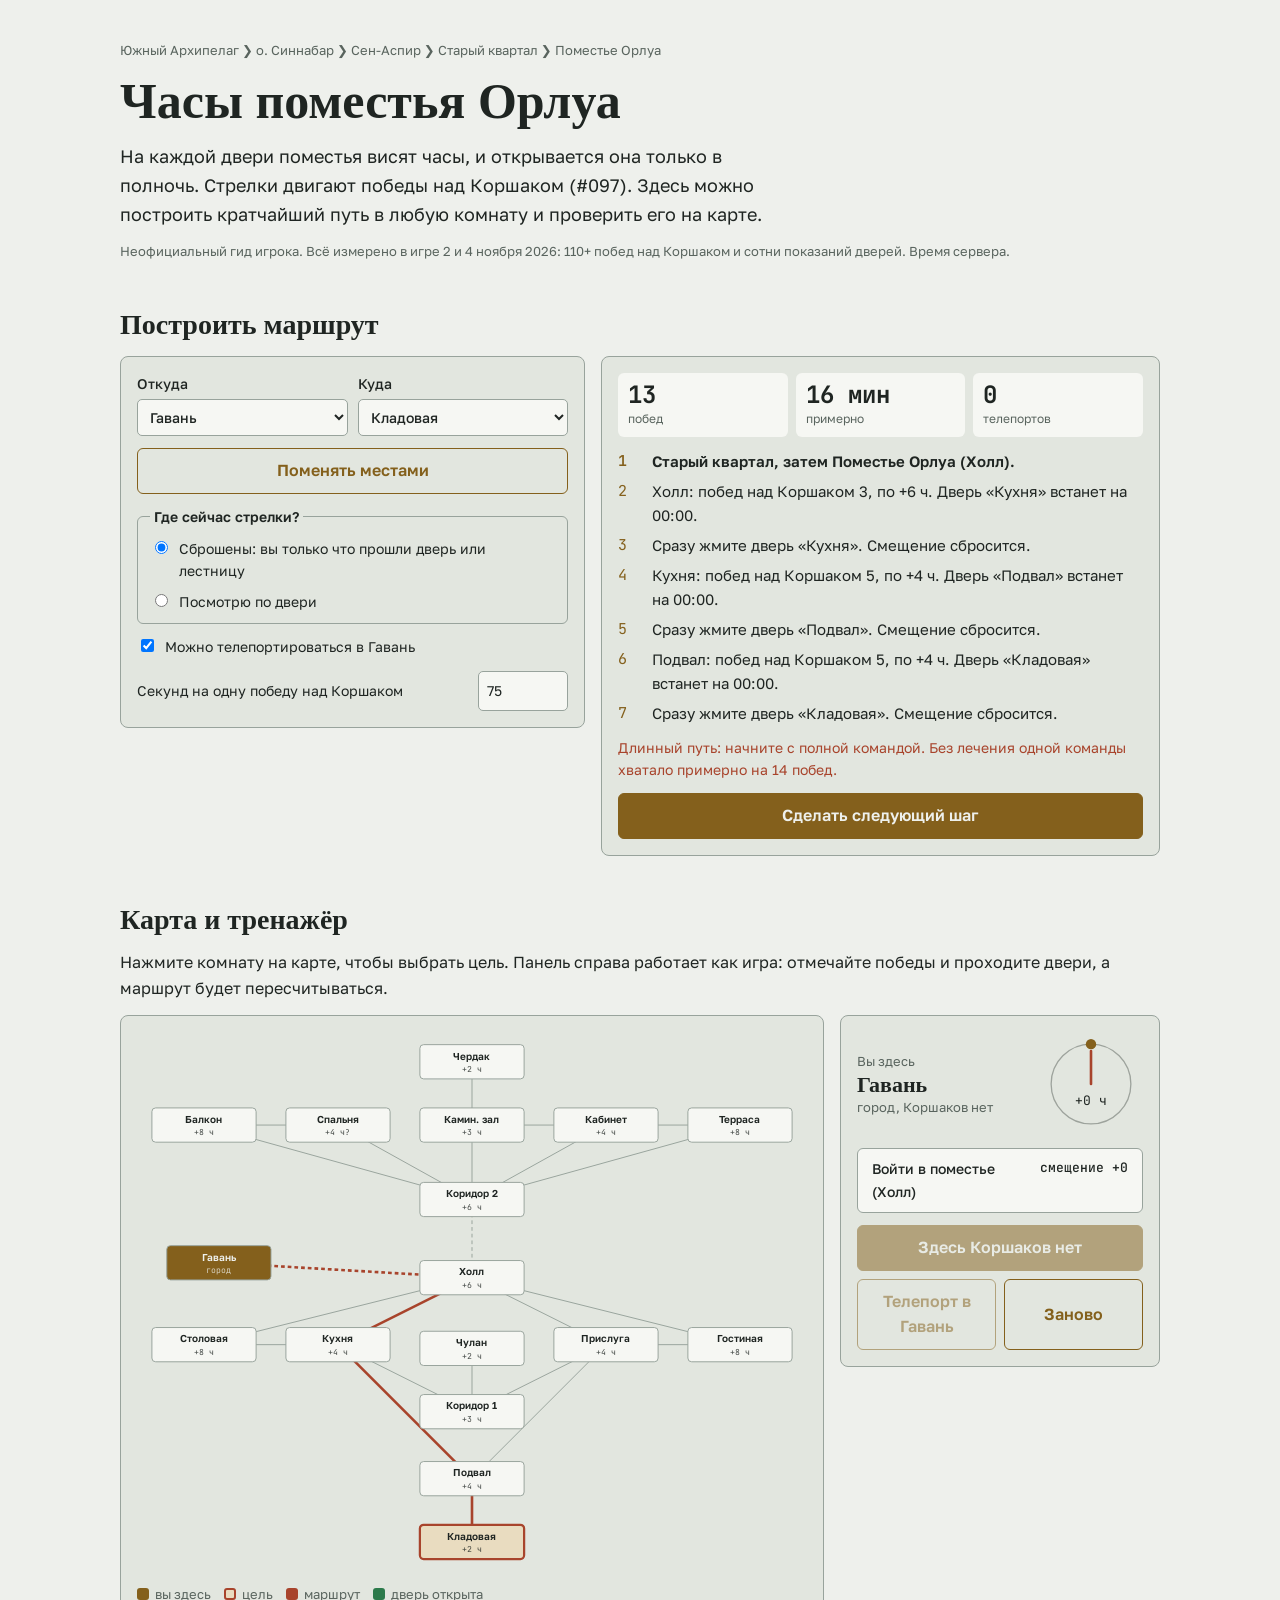
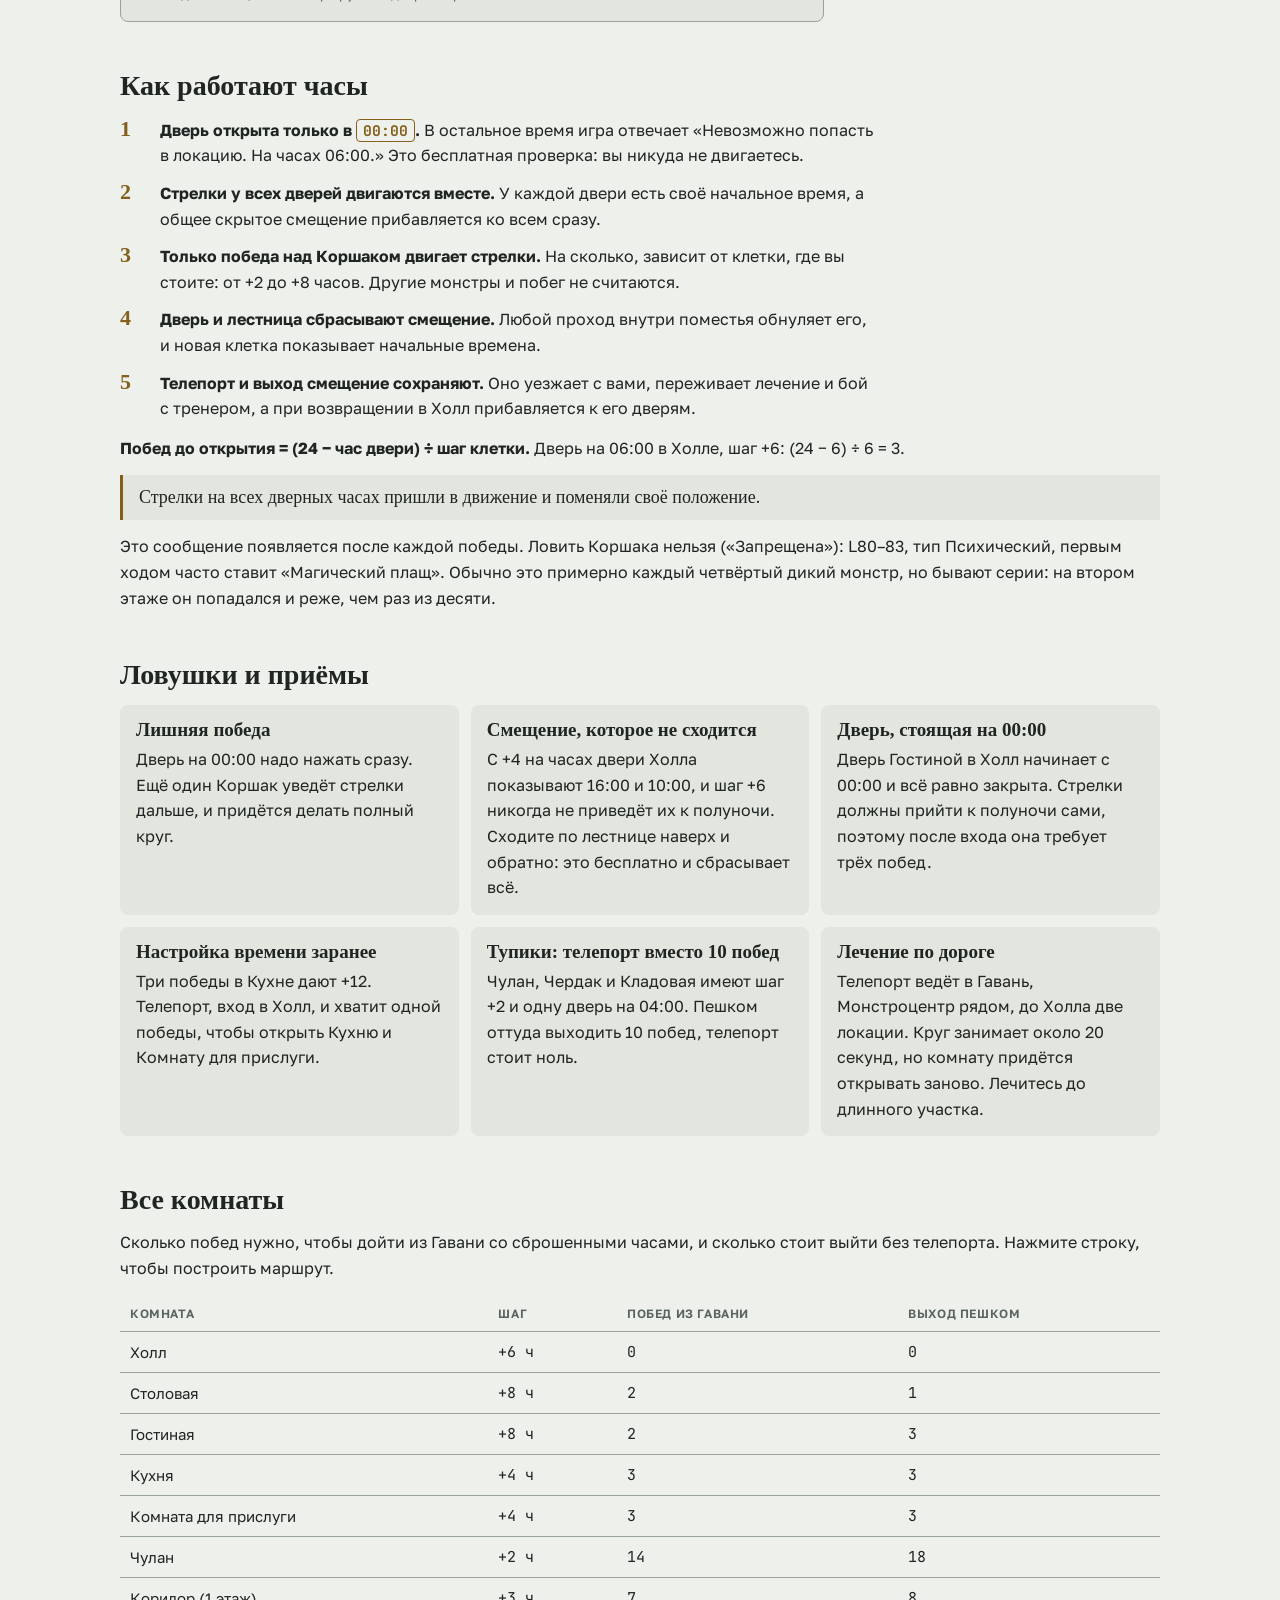
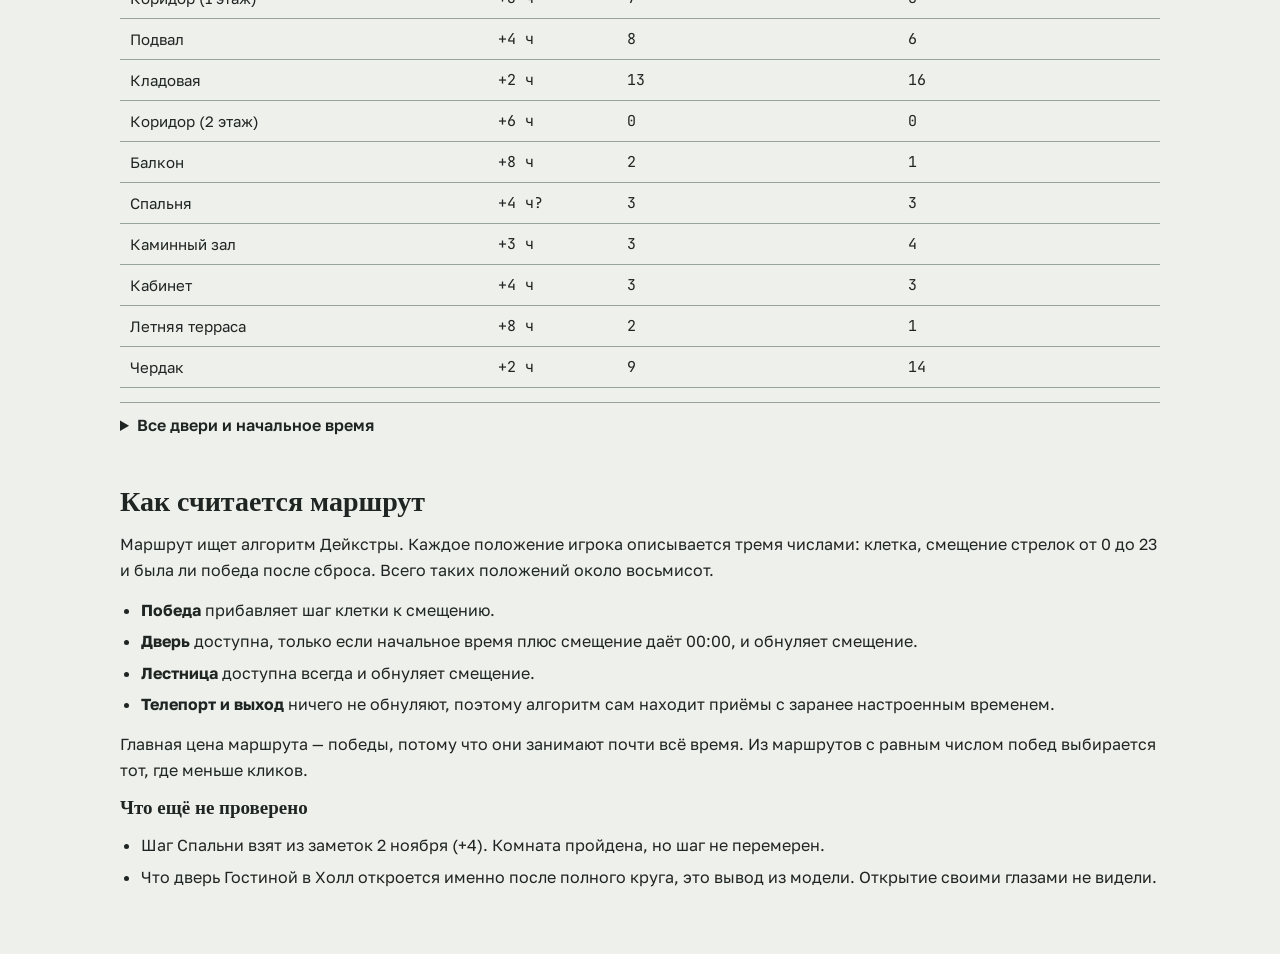
==== index.html @ 7a8e7bc7 "Russian interactive guide to the Orlua manor clocks" ====
<!doctype html>
<html lang="ru">
<head>
<meta charset="utf-8">
<meta name="viewport" content="width=device-width,initial-scale=1">
<title>Часы поместья Орлуа — интерактивный гид</title>
<meta name="description" content="Как работают дверные часы поместья Орлуа в Лиге-17: планировщик кратчайшего пути, карта и тренажёр.">
<link rel="preconnect" href="https://fonts.googleapis.com">
<link rel="preconnect" href="https://fonts.gstatic.com" crossorigin>
<link rel="stylesheet" href="https://fonts.googleapis.com/css2?family=Old+Standard+TT:wght@400;700&family=Golos+Text:wght@400;500;600&family=JetBrains+Mono:wght@500&display=swap">
<link rel="stylesheet" href="style.css">
</head>
<body>
<main>
  <header class="head">
    <div class="crumb">Южный Архипелаг ❯ о. Синнабар ❯ Сен-Аспир ❯ Старый квартал ❯ Поместье Орлуа</div>
    <h1>Часы поместья Орлуа</h1>
    <p class="lede">На каждой двери поместья висят часы, и открывается она только в полночь. Стрелки двигают победы над Коршаком (#097). Здесь можно построить кратчайший путь в любую комнату и проверить его на карте.</p>
    <p class="meta">Неофициальный гид игрока. Всё измерено в игре 2 и 4 ноября 2026: 110+ побед над Коршаком и сотни показаний дверей. Время сервера.</p>
  </header>

  <section id="plan">
    <h2>Построить маршрут</h2>
    <div class="planner">
      <form id="form" class="panel" autocomplete="off">
        <div class="row two">
          <label>Откуда<select id="from"></select></label>
          <label>Куда<select id="to"></select></label>
        </div>
        <button type="button" id="swap" class="ghost">Поменять местами</button>

        <fieldset>
          <legend>Где сейчас стрелки?</legend>
          <label class="check"><input type="radio" name="clock" value="zero" checked> Сброшены: вы только что прошли дверь или лестницу</label>
          <label class="check"><input type="radio" name="clock" value="door"> Посмотрю по двери</label>
          <div id="helper" class="helper" hidden>
            <p>Нажмите в игре любую закрытую дверь. Игра ответит «На часах 16:00» и никуда вас не переместит. Укажите эту дверь и время:</p>
            <div class="row two">
              <label>Дверь<select id="hDoor"></select></label>
              <label>На часах<select id="hHour"></select></label>
            </div>
            <p id="hOut" class="note"></p>
          </div>
        </fieldset>

        <label class="check"><input type="checkbox" id="tp" checked> Можно телепортироваться в Гавань</label>
        <label class="inline">Секунд на одну победу над Коршаком
          <input type="number" id="sec" min="10" max="600" step="5" value="75"></label>
      </form>

      <div class="panel result" aria-live="polite">
        <div class="totals">
          <div><b id="tKills">0</b><span>побед</span></div>
          <div><b id="tTime">0</b><span>примерно</span></div>
          <div><b id="tTp">0</b><span>телепортов</span></div>
        </div>
        <ol id="steps" class="steps"></ol>
        <p id="warn" class="warn" hidden></p>
        <button type="button" id="next" class="primary">Сделать следующий шаг</button>
      </div>
    </div>
  </section>

  <section id="map">
    <h2>Карта и тренажёр</h2>
    <p>Нажмите комнату на карте, чтобы выбрать цель. Панель справа работает как игра: отмечайте победы и проходите двери, а маршрут будет пересчитываться.</p>
    <div class="board">
      <figure class="panel mapbox">
        <div class="scroll"><svg id="svg" viewBox="0 0 900 730" role="img" aria-label="Карта поместья: комнаты, двери и текущий маршрут"></svg></div>
        <figcaption><span class="key k-here"></span> вы здесь <span class="key k-goal"></span> цель <span class="key k-route"></span> маршрут <span class="key k-open"></span> дверь открыта</figcaption>
      </figure>
      <div class="panel sim">
        <div class="here"><div><span class="lab">Вы здесь</span><b id="sName"></b><span id="sStep" class="sub"></span></div><svg id="dial" viewBox="0 0 120 120" role="img" aria-label="Смещение стрелок"></svg></div>
        <ul id="doors" class="doors"></ul>
        <div class="acts">
          <button type="button" id="kill" class="primary">Коршак повержен</button>
          <button type="button" id="tele" class="ghost">Телепорт в Гавань</button>
          <button type="button" id="reset" class="ghost">Заново</button>
        </div>
      </div>
    </div>
  </section>

  <section id="rules">
    <h2>Как работают часы</h2>
    <ol class="rules">
      <li><span><strong>Дверь открыта только в <span class="clock open">00:00</span>.</strong> В остальное время игра отвечает «Невозможно попасть в локацию. На часах 06:00.» Это бесплатная проверка: вы никуда не двигаетесь.</span></li>
      <li><span><strong>Стрелки у всех дверей двигаются вместе.</strong> У каждой двери есть своё начальное время, а общее скрытое смещение прибавляется ко всем сразу.</span></li>
      <li><span><strong>Только победа над Коршаком двигает стрелки.</strong> На сколько, зависит от клетки, где вы стоите: от +2 до +8 часов. Другие монстры и побег не считаются.</span></li>
      <li><span><strong>Дверь и лестница сбрасывают смещение.</strong> Любой проход внутри поместья обнуляет его, и новая клетка показывает начальные времена.</span></li>
      <li><span><strong>Телепорт и выход смещение сохраняют.</strong> Оно уезжает с вами, переживает лечение и бой с тренером, а при возвращении в Холл прибавляется к его дверям.</span></li>
    </ol>
    <p class="formula"><b>Побед до открытия = (24 − час двери) ÷ шаг клетки.</b> Дверь на 06:00 в Холле, шаг +6: (24 − 6) ÷ 6 = 3.</p>
    <blockquote>Стрелки на всех дверных часах пришли в движение и поменяли своё положение.</blockquote>
    <p>Это сообщение появляется после каждой победы. Ловить Коршака нельзя («Запрещена»): L80–83, тип Психический, первым ходом часто ставит «Магический плащ». Обычно это примерно каждый четвёртый дикий монстр, но бывают серии: на втором этаже он попадался и реже, чем раз из десяти.</p>
  </section>

  <section id="traps">
    <h2>Ловушки и приёмы</h2>
    <div class="cards">
      <article><h3>Лишняя победа</h3><p>Дверь на 00:00 надо нажать сразу. Ещё один Коршак уведёт стрелки дальше, и придётся делать полный круг.</p></article>
      <article><h3>Смещение, которое не сходится</h3><p>С +4 на часах двери Холла показывают 16:00 и 10:00, и шаг +6 никогда не приведёт их к полуночи. Сходите по лестнице наверх и обратно: это бесплатно и сбрасывает всё.</p></article>
      <article><h3>Дверь, стоящая на 00:00</h3><p>Дверь Гостиной в Холл начинает с 00:00 и всё равно закрыта. Стрелки должны прийти к полуночи сами, поэтому после входа она требует трёх побед.</p></article>
      <article><h3>Настройка времени заранее</h3><p>Три победы в Кухне дают +12. Телепорт, вход в Холл, и хватит одной победы, чтобы открыть Кухню и Комнату для прислуги.</p></article>
      <article><h3>Тупики: телепорт вместо 10 побед</h3><p>Чулан, Чердак и Кладовая имеют шаг +2 и одну дверь на 04:00. Пешком оттуда выходить 10 побед, телепорт стоит ноль.</p></article>
      <article><h3>Лечение по дороге</h3><p>Телепорт ведёт в Гавань, Монстроцентр рядом, до Холла две локации. Круг занимает около 20 секунд, но комнату придётся открывать заново. Лечитесь до длинного участка.</p></article>
    </div>
  </section>

  <section id="tables">
    <h2>Все комнаты</h2>
    <p>Сколько побед нужно, чтобы дойти из Гавани со сброшенными часами, и сколько стоит выйти без телепорта. Нажмите строку, чтобы построить маршрут.</p>
    <div class="tablewrap"><table id="tRooms"><thead><tr><th>Комната</th><th>Шаг</th><th>Побед из Гавани</th><th>Выход пешком</th></tr></thead><tbody></tbody></table></div>
    <details><summary>Все двери и начальное время</summary><div class="tablewrap"><table id="tDoors"><thead><tr><th>Откуда</th><th>Двери</th></tr></thead><tbody></tbody></table></div></details>
  </section>

  <section id="algo">
    <h2>Как считается маршрут</h2>
    <p>Маршрут ищет алгоритм Дейкстры. Каждое положение игрока описывается тремя числами: клетка, смещение стрелок от 0 до 23 и была ли победа после сброса. Всего таких положений около восьмисот.</p>
    <ul>
      <li><b>Победа</b> прибавляет шаг клетки к смещению.</li>
      <li><b>Дверь</b> доступна, только если начальное время плюс смещение даёт 00:00, и обнуляет смещение.</li>
      <li><b>Лестница</b> доступна всегда и обнуляет смещение.</li>
      <li><b>Телепорт и выход</b> ничего не обнуляют, поэтому алгоритм сам находит приёмы с заранее настроенным временем.</li>
    </ul>
    <p>Главная цена маршрута — победы, потому что они занимают почти всё время. Из маршрутов с равным числом побед выбирается тот, где меньше кликов.</p>
    <h3>Что ещё не проверено</h3>
    <ul>
      <li>Шаг Спальни взят из заметок 2 ноября (+4). Комната пройдена, но шаг не перемерен.</li>
      <li>Что дверь Гостиной в Холл откроется именно после полного круга, это вывод из модели. Открытие своими глазами не видели.</li>
    </ul>
  </section>
</main>
<script src="solver.js"></script>
<script src="app.js"></script>
</body>
</html>
---- style.css ----
:root{--bg:#eef0ec;--panel:#e2e6df;--card:#f6f7f3;--fg:#1f2522;--muted:#59645e;--line:#98a39c;--brass:#84601c;--brass-fill:#e9dcc0;--trap:#a8442c;--open:#2c7a4b;--display:"Old Standard TT","Times New Roman",Georgia,serif;--body:"Golos Text","Segoe UI",system-ui,sans-serif;--mono:"JetBrains Mono",ui-monospace,Menlo,monospace;color-scheme:light}
@media (prefers-color-scheme:dark){:root{--bg:#141917;--panel:#1c2320;--card:#222a26;--fg:#e3e6e1;--muted:#9ba69f;--line:#4d5953;--brass:#d4a75b;--brass-fill:#3a2f1b;--trap:#e27f63;--open:#6cc592;color-scheme:dark}}
*{box-sizing:border-box}
body{margin:0;background:var(--bg);color:var(--fg);font:400 16px/1.6 var(--body);padding:40px 16px 64px}
main{max-width:1040px;margin:0 auto;display:grid;gap:48px}
section{display:grid;gap:14px;min-width:0}
h1,h2,h3{font-family:var(--display);font-weight:700;line-height:1.15;margin:0;text-wrap:balance}
h1{font-size:clamp(34px,6vw,50px)}h2{font-size:28px}h3{font-size:19px}
p,ul,ol{margin:0}
ul{padding-left:1.3em;display:grid;gap:6px}
.head{display:grid;gap:12px}
.crumb,.meta{font-size:13px;color:var(--muted)}
.lede{font-size:18px;max-width:62ch}
.panel{background:var(--panel);border:1px solid var(--line);border-radius:8px;padding:16px;min-width:0}
.planner{display:grid;grid-template-columns:minmax(0,5fr) minmax(0,6fr);gap:16px;align-items:start}
.board{display:grid;grid-template-columns:minmax(0,1fr) 320px;gap:16px;align-items:start}
@media (max-width:860px){.planner,.board{grid-template-columns:minmax(0,1fr)}}
form{display:grid;gap:12px}
.row.two{display:grid;grid-template-columns:1fr 1fr;gap:10px}
label{display:grid;gap:4px;font-size:14px;font-weight:500}
select,input[type=number]{font:inherit;padding:8px;border:1px solid var(--line);border-radius:5px;background:var(--card);color:var(--fg);width:100%;min-width:0}
fieldset{border:1px solid var(--line);border-radius:6px;padding:10px 12px;display:grid;gap:8px;margin:0;min-width:0}
legend{font-size:14px;font-weight:600;padding:0 4px}
.check{display:flex;gap:8px;align-items:baseline;font-weight:400}
.inline{grid-template-columns:1fr 90px;align-items:center;font-weight:400}
.helper{display:grid;gap:8px;font-size:14px}.helper[hidden]{display:none}
.note{font-family:var(--mono);font-size:13px;color:var(--brass)}
button{font:inherit;font-weight:600;padding:9px 14px;border-radius:6px;cursor:pointer;border:1px solid var(--brass)}
button:focus-visible,select:focus-visible,input:focus-visible,summary:focus-visible,tr:focus-visible{outline:2px solid var(--brass);outline-offset:2px}
button:disabled{opacity:.5;cursor:default}
.primary{background:var(--brass);color:var(--bg)}
.ghost{background:transparent;color:var(--brass)}
.result{display:grid;gap:12px}
.totals{display:grid;grid-template-columns:repeat(3,1fr);gap:8px}
.totals div{display:grid;background:var(--card);border-radius:6px;padding:8px 10px}
.totals b{font-family:var(--mono);font-size:24px;line-height:1.2}
.totals span{font-size:12px;color:var(--muted)}
.steps{padding:0;list-style:none;display:grid;gap:6px;counter-reset:s}
.steps li{display:grid;grid-template-columns:26px 1fr;gap:8px;font-size:15px;counter-increment:s}
.steps li::before{content:counter(s);font-family:var(--mono);color:var(--brass)}
.steps li:first-child{font-weight:600}
.warn{color:var(--trap);font-size:14px}.warn[hidden]{display:none}
.scroll{overflow-x:auto}
#svg{display:block;width:100%;min-width:600px;height:auto}
figure{margin:0}
figcaption{font-size:13px;color:var(--muted);margin-top:8px}
.key{display:inline-block;width:12px;height:12px;border-radius:3px;margin:0 3px 0 10px;vertical-align:-1px}
.key:first-child{margin-left:0}
.k-here{background:var(--brass)}.k-goal{background:var(--brass-fill);border:2px solid var(--trap)}.k-route{background:var(--trap)}.k-open{background:var(--open)}
.node{cursor:pointer}.node rect{fill:var(--card);stroke:var(--line);stroke-width:1.3}
.node:hover rect,.node:focus-visible rect{stroke:var(--brass);stroke-width:2.4}.node:focus{outline:none}
.node.here rect{fill:var(--brass)}.node.here text{fill:var(--bg)}
.node.goal rect{stroke:var(--trap);stroke-width:3;fill:var(--brass-fill)}
.node text{fill:var(--fg);text-anchor:middle;font-family:var(--body)}
.node .n{font-size:13.5px;font-weight:600}.node .t{font-size:11px;font-family:var(--mono);opacity:.8}
.edge{stroke:var(--line);stroke-width:1.3;fill:none}
.edge.free{stroke-dasharray:5 4}
.edge.route{stroke:var(--trap);stroke-width:3.5}
.edge.open{stroke:var(--open);stroke-width:3}
.badge rect{fill:var(--bg);stroke:var(--line)}.badge text{font:600 11px var(--mono);fill:var(--fg);text-anchor:middle}
.badge.open rect{stroke:var(--open);stroke-width:2}.badge.open text{fill:var(--open)}
.sim{display:grid;gap:12px}
.here{display:grid;grid-template-columns:1fr 104px;gap:8px;align-items:center}
.here>div{display:grid}.lab,.sub{font-size:13px;color:var(--muted)}.here b{font-family:var(--display);font-size:22px;line-height:1.15}
.doors{list-style:none;padding:0;gap:6px}
.doors button{width:100%;display:flex;justify-content:space-between;gap:8px;background:var(--card);color:var(--fg);border-color:var(--line);font-weight:500;font-size:14px;text-align:left}
.doors button.open{border-color:var(--open);color:var(--open);font-weight:600}
.doors .r{font-family:var(--mono);white-space:nowrap;font-size:13px}
.acts{display:grid;gap:8px;grid-template-columns:1fr 1fr}.acts .primary{grid-column:1/-1}
.rules{display:grid;gap:10px;counter-reset:r;list-style:none;padding:0;max-width:76ch}
.rules li{display:grid;grid-template-columns:30px 1fr;gap:10px;align-items:baseline;counter-increment:r}
.rules li::before{content:counter(r);font:700 22px var(--display);color:var(--brass)}
.clock{font-family:var(--mono);font-size:.92em;padding:1px 6px;border:1px solid var(--line);border-radius:4px;white-space:nowrap}
.clock.open{border-color:var(--brass);color:var(--brass)}
blockquote{margin:0;padding:12px 16px;border-left:3px solid var(--brass);background:var(--panel);font:400 18px var(--display)}
.cards{display:grid;grid-template-columns:repeat(auto-fit,minmax(280px,1fr));gap:12px}
.cards article{background:var(--panel);border-radius:8px;padding:14px 16px;display:grid;gap:6px;align-content:start}
.tablewrap{overflow-x:auto}
table{border-collapse:collapse;width:100%;font-size:15px}
th,td{text-align:left;padding:8px 10px;border-bottom:1px solid var(--line);vertical-align:top}
th{font-size:12px;letter-spacing:.05em;text-transform:uppercase;color:var(--muted);font-weight:600}
td.n{font-family:var(--mono);white-space:nowrap}
#tRooms tbody tr{cursor:pointer}#tRooms tbody tr:hover{background:var(--panel)}
details{border-top:1px solid var(--line);padding-top:10px}summary{cursor:pointer;font-weight:600}
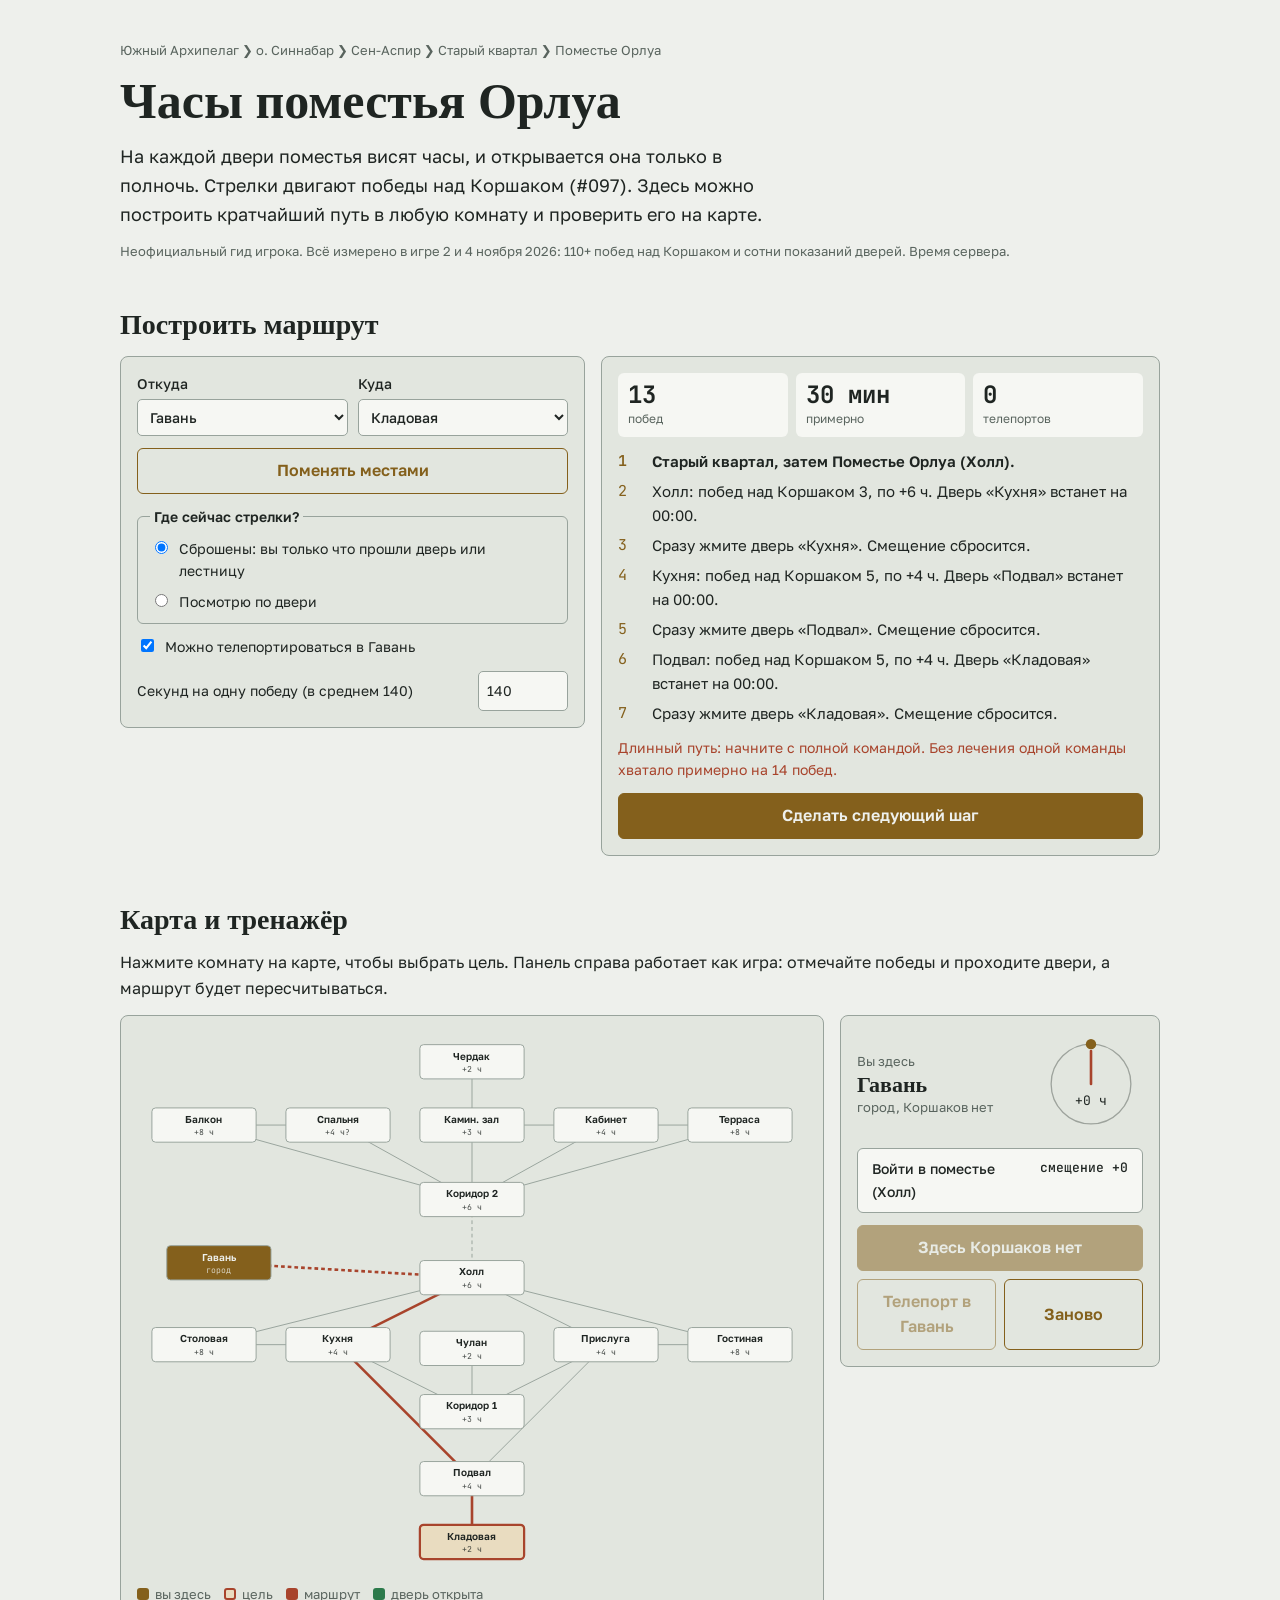
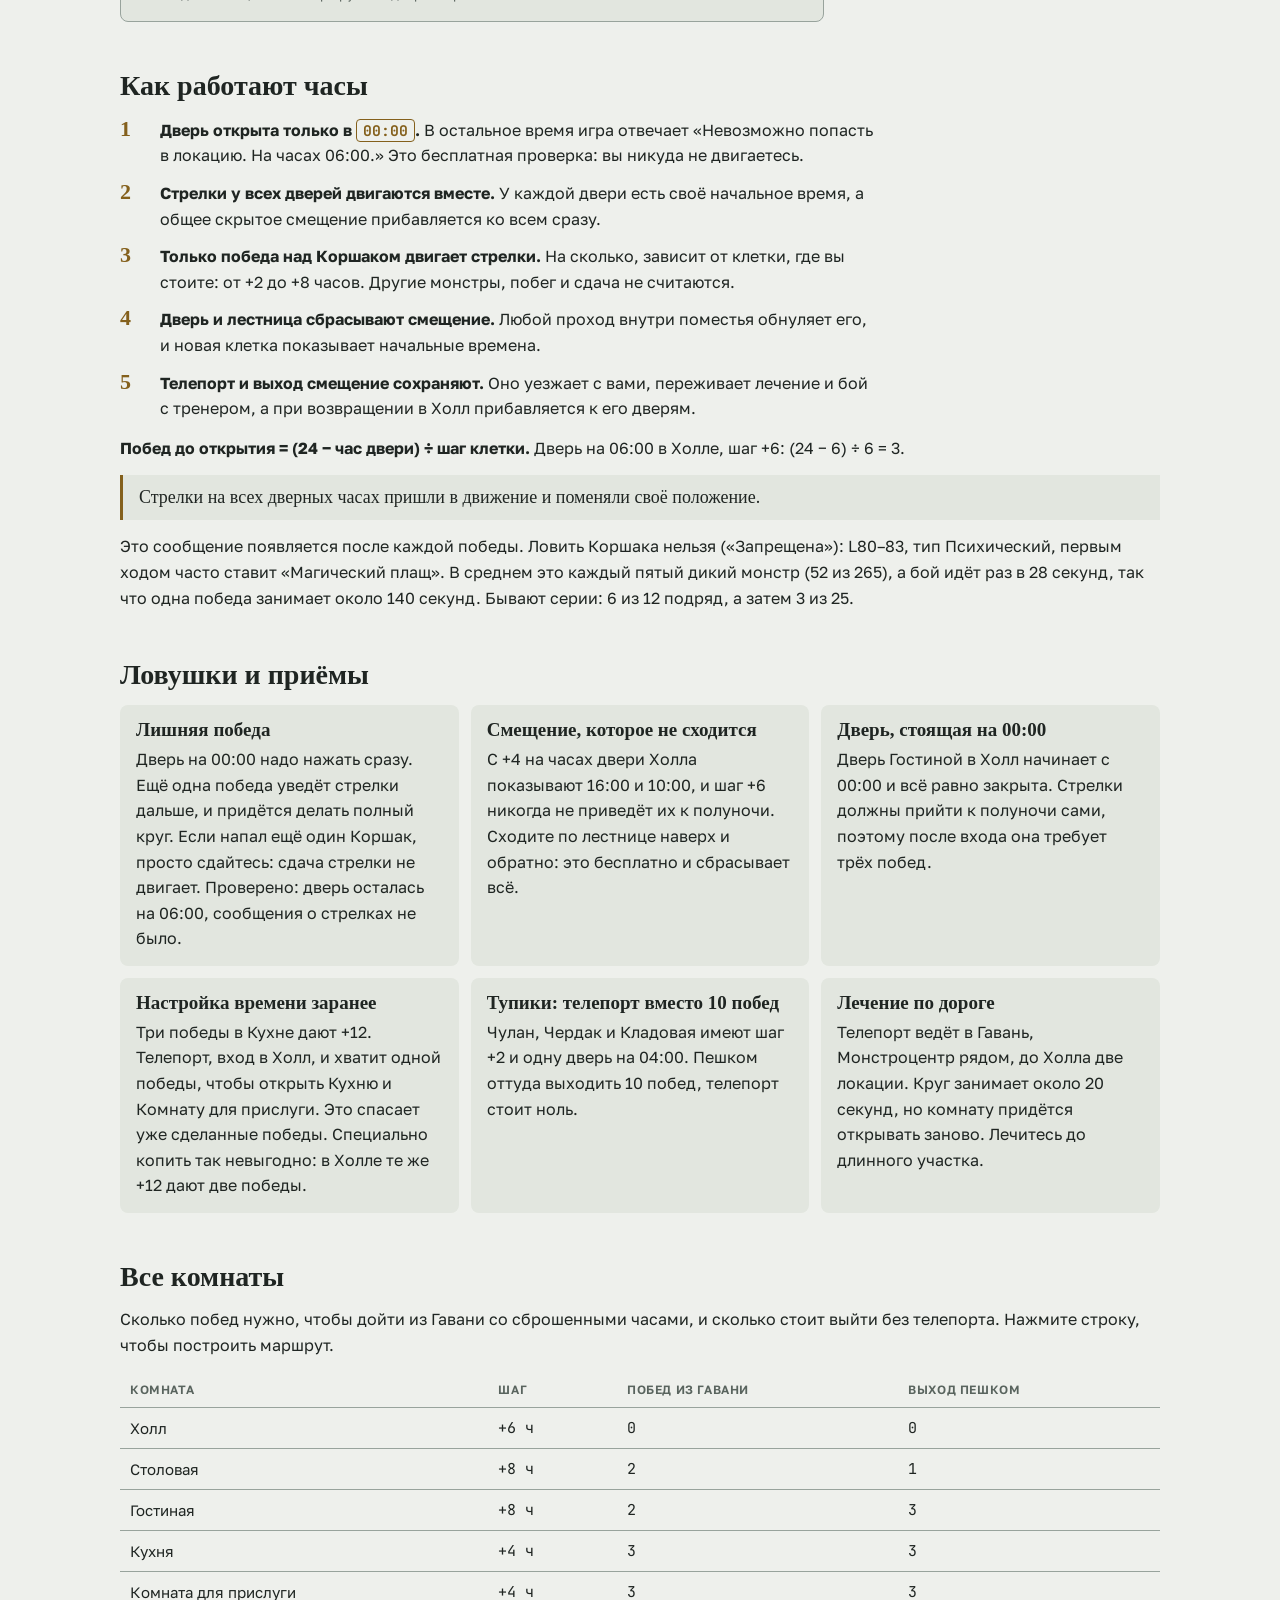
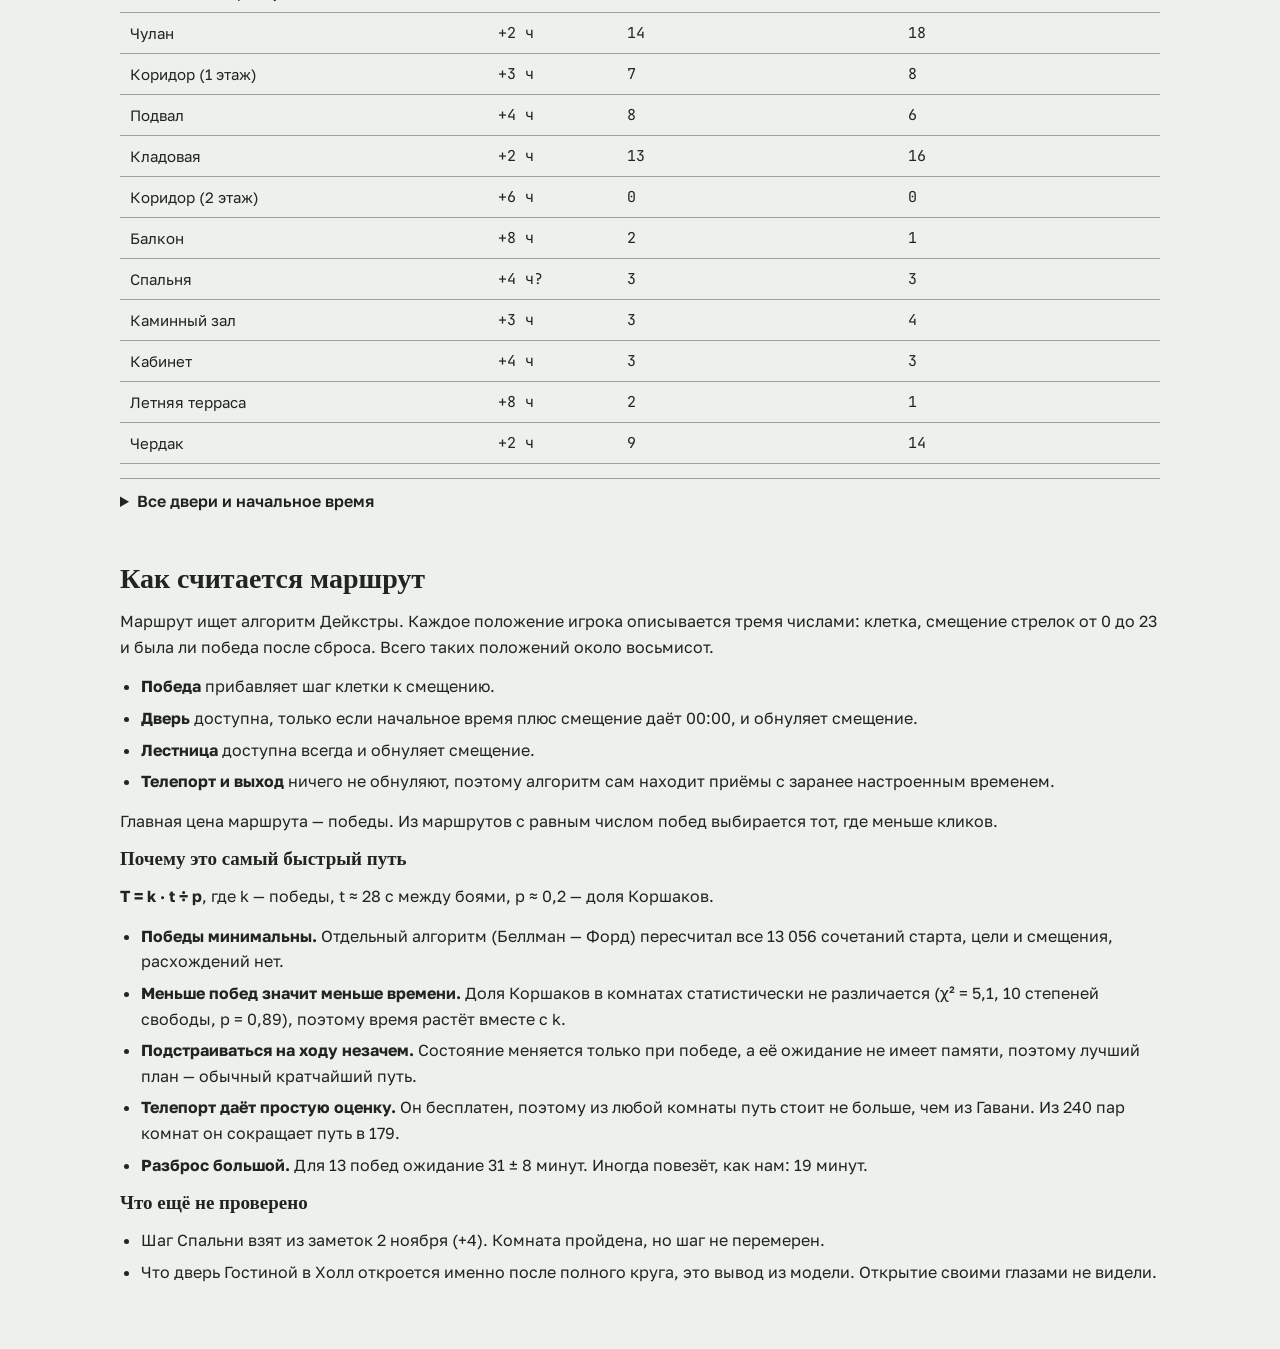
==== commit df8f66bd: "Correct Korshak rate, add surrender result and the proof of fastest routes" ====
--- a/index.html
+++ b/index.html
@@ -44,8 +44,8 @@
         </fieldset>
 
         <label class="check"><input type="checkbox" id="tp" checked> Можно телепортироваться в Гавань</label>
-        <label class="inline">Секунд на одну победу над Коршаком
-          <input type="number" id="sec" min="10" max="600" step="5" value="75"></label>
+        <label class="inline">Секунд на одну победу (в среднем 140)
+          <input type="number" id="sec" min="10" max="600" step="5" value="140"></label>
       </form>
 
       <div class="panel result" aria-live="polite">
@@ -86,22 +86,22 @@
     <ol class="rules">
       <li><span><strong>Дверь открыта только в <span class="clock open">00:00</span>.</strong> В остальное время игра отвечает «Невозможно попасть в локацию. На часах 06:00.» Это бесплатная проверка: вы никуда не двигаетесь.</span></li>
       <li><span><strong>Стрелки у всех дверей двигаются вместе.</strong> У каждой двери есть своё начальное время, а общее скрытое смещение прибавляется ко всем сразу.</span></li>
-      <li><span><strong>Только победа над Коршаком двигает стрелки.</strong> На сколько, зависит от клетки, где вы стоите: от +2 до +8 часов. Другие монстры и побег не считаются.</span></li>
+      <li><span><strong>Только победа над Коршаком двигает стрелки.</strong> На сколько, зависит от клетки, где вы стоите: от +2 до +8 часов. Другие монстры, побег и сдача не считаются.</span></li>
       <li><span><strong>Дверь и лестница сбрасывают смещение.</strong> Любой проход внутри поместья обнуляет его, и новая клетка показывает начальные времена.</span></li>
       <li><span><strong>Телепорт и выход смещение сохраняют.</strong> Оно уезжает с вами, переживает лечение и бой с тренером, а при возвращении в Холл прибавляется к его дверям.</span></li>
     </ol>
     <p class="formula"><b>Побед до открытия = (24 − час двери) ÷ шаг клетки.</b> Дверь на 06:00 в Холле, шаг +6: (24 − 6) ÷ 6 = 3.</p>
     <blockquote>Стрелки на всех дверных часах пришли в движение и поменяли своё положение.</blockquote>
-    <p>Это сообщение появляется после каждой победы. Ловить Коршака нельзя («Запрещена»): L80–83, тип Психический, первым ходом часто ставит «Магический плащ». Обычно это примерно каждый четвёртый дикий монстр, но бывают серии: на втором этаже он попадался и реже, чем раз из десяти.</p>
+    <p>Это сообщение появляется после каждой победы. Ловить Коршака нельзя («Запрещена»): L80–83, тип Психический, первым ходом часто ставит «Магический плащ». В среднем это каждый пятый дикий монстр (52 из 265), а бой идёт раз в 28 секунд, так что одна победа занимает около 140 секунд. Бывают серии: 6 из 12 подряд, а затем 3 из 25.</p>
   </section>
 
   <section id="traps">
     <h2>Ловушки и приёмы</h2>
     <div class="cards">
-      <article><h3>Лишняя победа</h3><p>Дверь на 00:00 надо нажать сразу. Ещё один Коршак уведёт стрелки дальше, и придётся делать полный круг.</p></article>
+      <article><h3>Лишняя победа</h3><p>Дверь на 00:00 надо нажать сразу. Ещё одна победа уведёт стрелки дальше, и придётся делать полный круг. Если напал ещё один Коршак, просто сдайтесь: сдача стрелки не двигает. Проверено: дверь осталась на 06:00, сообщения о стрелках не было.</p></article>
       <article><h3>Смещение, которое не сходится</h3><p>С +4 на часах двери Холла показывают 16:00 и 10:00, и шаг +6 никогда не приведёт их к полуночи. Сходите по лестнице наверх и обратно: это бесплатно и сбрасывает всё.</p></article>
       <article><h3>Дверь, стоящая на 00:00</h3><p>Дверь Гостиной в Холл начинает с 00:00 и всё равно закрыта. Стрелки должны прийти к полуночи сами, поэтому после входа она требует трёх побед.</p></article>
-      <article><h3>Настройка времени заранее</h3><p>Три победы в Кухне дают +12. Телепорт, вход в Холл, и хватит одной победы, чтобы открыть Кухню и Комнату для прислуги.</p></article>
+      <article><h3>Настройка времени заранее</h3><p>Три победы в Кухне дают +12. Телепорт, вход в Холл, и хватит одной победы, чтобы открыть Кухню и Комнату для прислуги. Это спасает уже сделанные победы. Специально копить так невыгодно: в Холле те же +12 дают две победы.</p></article>
       <article><h3>Тупики: телепорт вместо 10 побед</h3><p>Чулан, Чердак и Кладовая имеют шаг +2 и одну дверь на 04:00. Пешком оттуда выходить 10 побед, телепорт стоит ноль.</p></article>
       <article><h3>Лечение по дороге</h3><p>Телепорт ведёт в Гавань, Монстроцентр рядом, до Холла две локации. Круг занимает около 20 секунд, но комнату придётся открывать заново. Лечитесь до длинного участка.</p></article>
     </div>
@@ -123,7 +123,16 @@
       <li><b>Лестница</b> доступна всегда и обнуляет смещение.</li>
       <li><b>Телепорт и выход</b> ничего не обнуляют, поэтому алгоритм сам находит приёмы с заранее настроенным временем.</li>
     </ul>
-    <p>Главная цена маршрута — победы, потому что они занимают почти всё время. Из маршрутов с равным числом побед выбирается тот, где меньше кликов.</p>
+    <p>Главная цена маршрута — победы. Из маршрутов с равным числом побед выбирается тот, где меньше кликов.</p>
+    <h3>Почему это самый быстрый путь</h3>
+    <p class="formula"><b>T = k · t ÷ p</b>, где k — победы, t ≈ 28 с между боями, p ≈ 0,2 — доля Коршаков.</p>
+    <ul>
+      <li><b>Победы минимальны.</b> Отдельный алгоритм (Беллман — Форд) пересчитал все 13 056 сочетаний старта, цели и смещения, расхождений нет.</li>
+      <li><b>Меньше побед значит меньше времени.</b> Доля Коршаков в комнатах статистически не различается (χ² = 5,1, 10 степеней свободы, p = 0,89), поэтому время растёт вместе с k.</li>
+      <li><b>Подстраиваться на ходу незачем.</b> Состояние меняется только при победе, а её ожидание не имеет памяти, поэтому лучший план — обычный кратчайший путь.</li>
+      <li><b>Телепорт даёт простую оценку.</b> Он бесплатен, поэтому из любой комнаты путь стоит не больше, чем из Гавани. Из 240 пар комнат он сокращает путь в 179.</li>
+      <li><b>Разброс большой.</b> Для 13 побед ожидание 31 ± 8 минут. Иногда повезёт, как нам: 19 минут.</li>
+    </ul>
     <h3>Что ещё не проверено</h3>
     <ul>
       <li>Шаг Спальни взят из заметок 2 ноября (+4). Комната пройдена, но шаг не перемерен.</li>
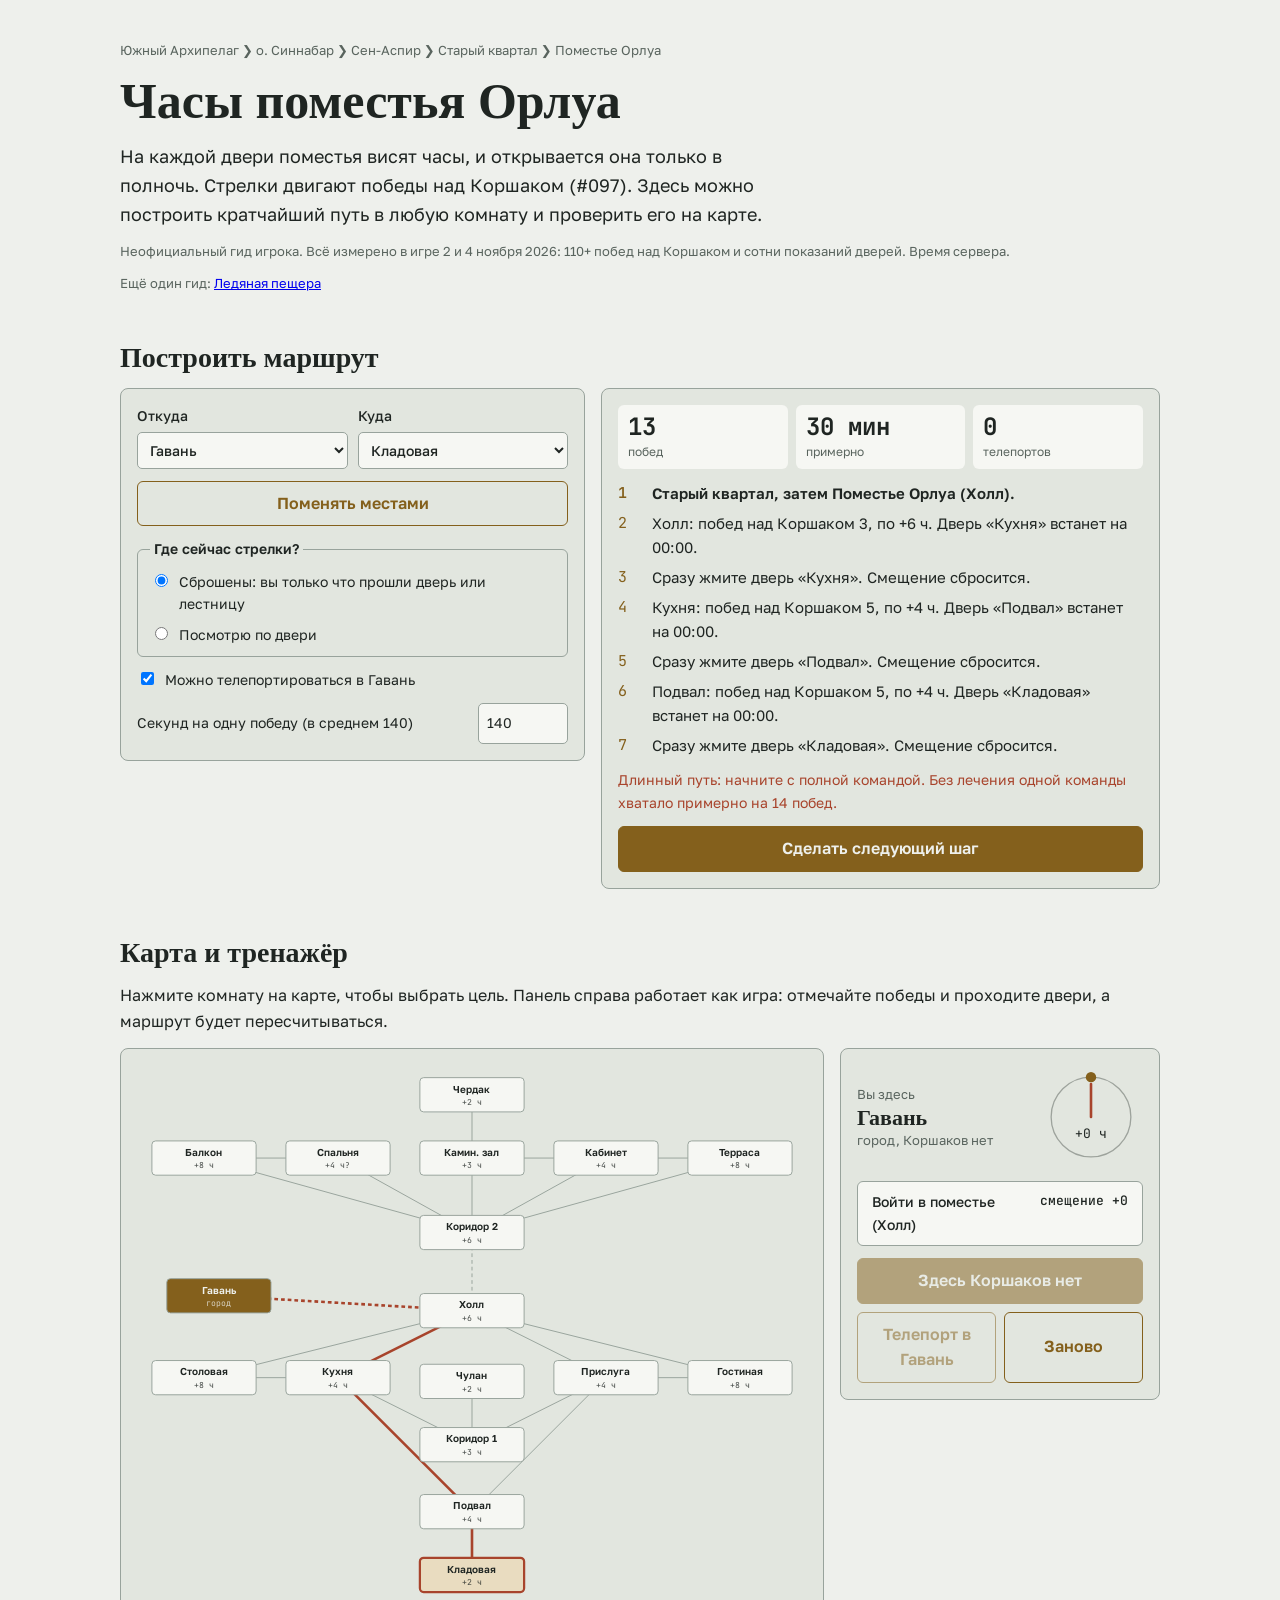
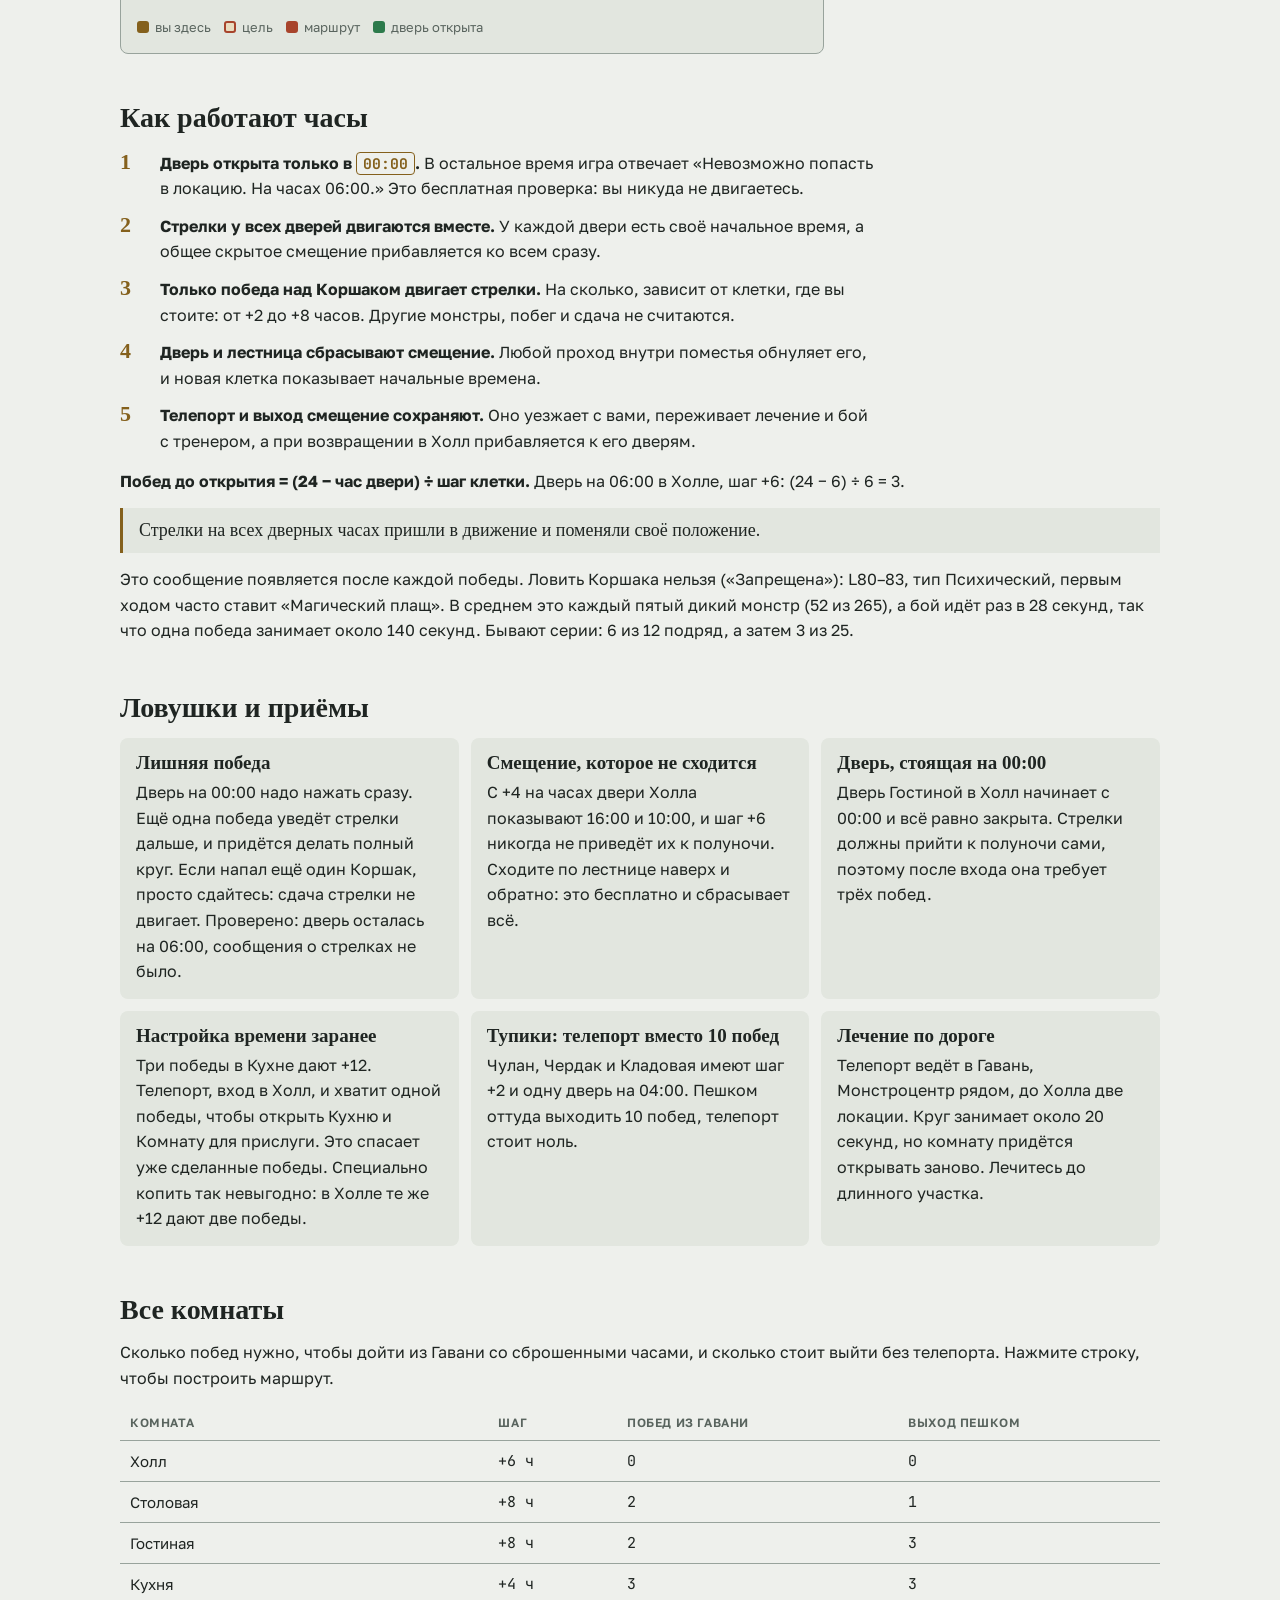
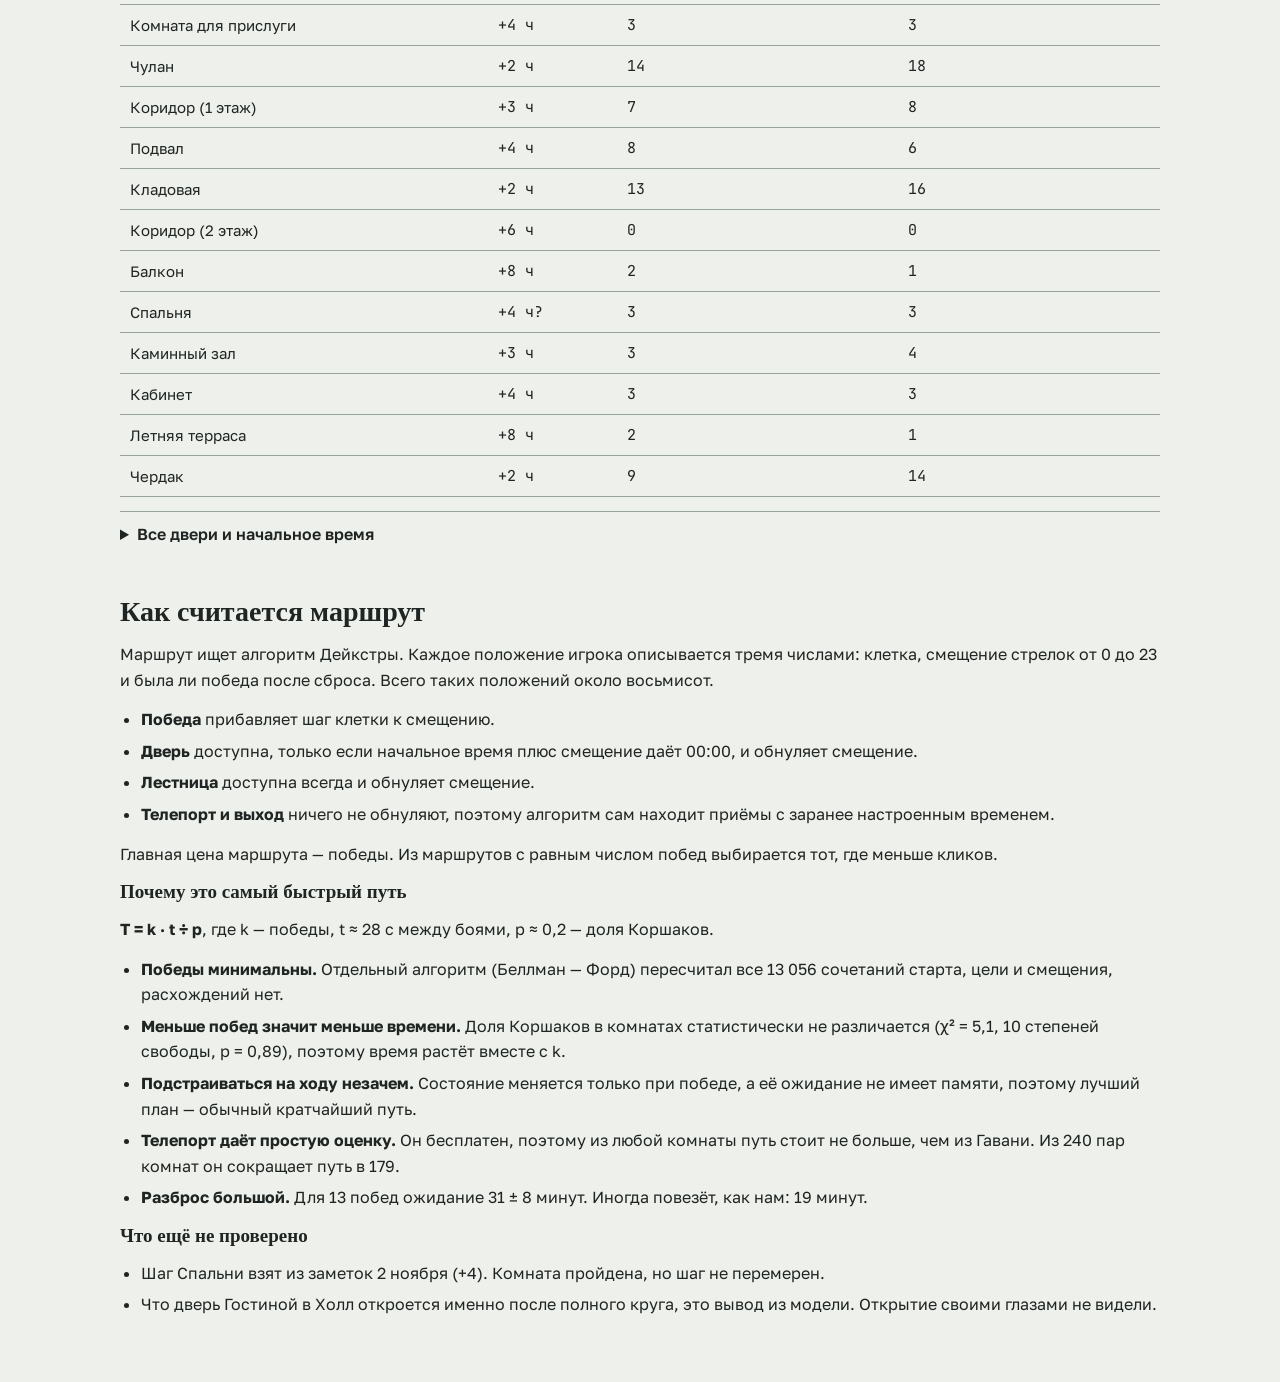
==== commit e9dd60fc: "Add Russian guide to the Ice Cave: ledge map, ladder rules, fauna, quest steps" ====
--- a/index.html
+++ b/index.html
@@ -17,6 +17,7 @@
     <h1>Часы поместья Орлуа</h1>
     <p class="lede">На каждой двери поместья висят часы, и открывается она только в полночь. Стрелки двигают победы над Коршаком (#097). Здесь можно построить кратчайший путь в любую комнату и проверить его на карте.</p>
     <p class="meta">Неофициальный гид игрока. Всё измерено в игре 2 и 4 ноября 2026: 110+ побед над Коршаком и сотни показаний дверей. Время сервера.</p>
+    <p class="meta">Ещё один гид: <a href="ice-cave.html">Ледяная пещера</a></p>
   </header>
 
   <section id="plan">
